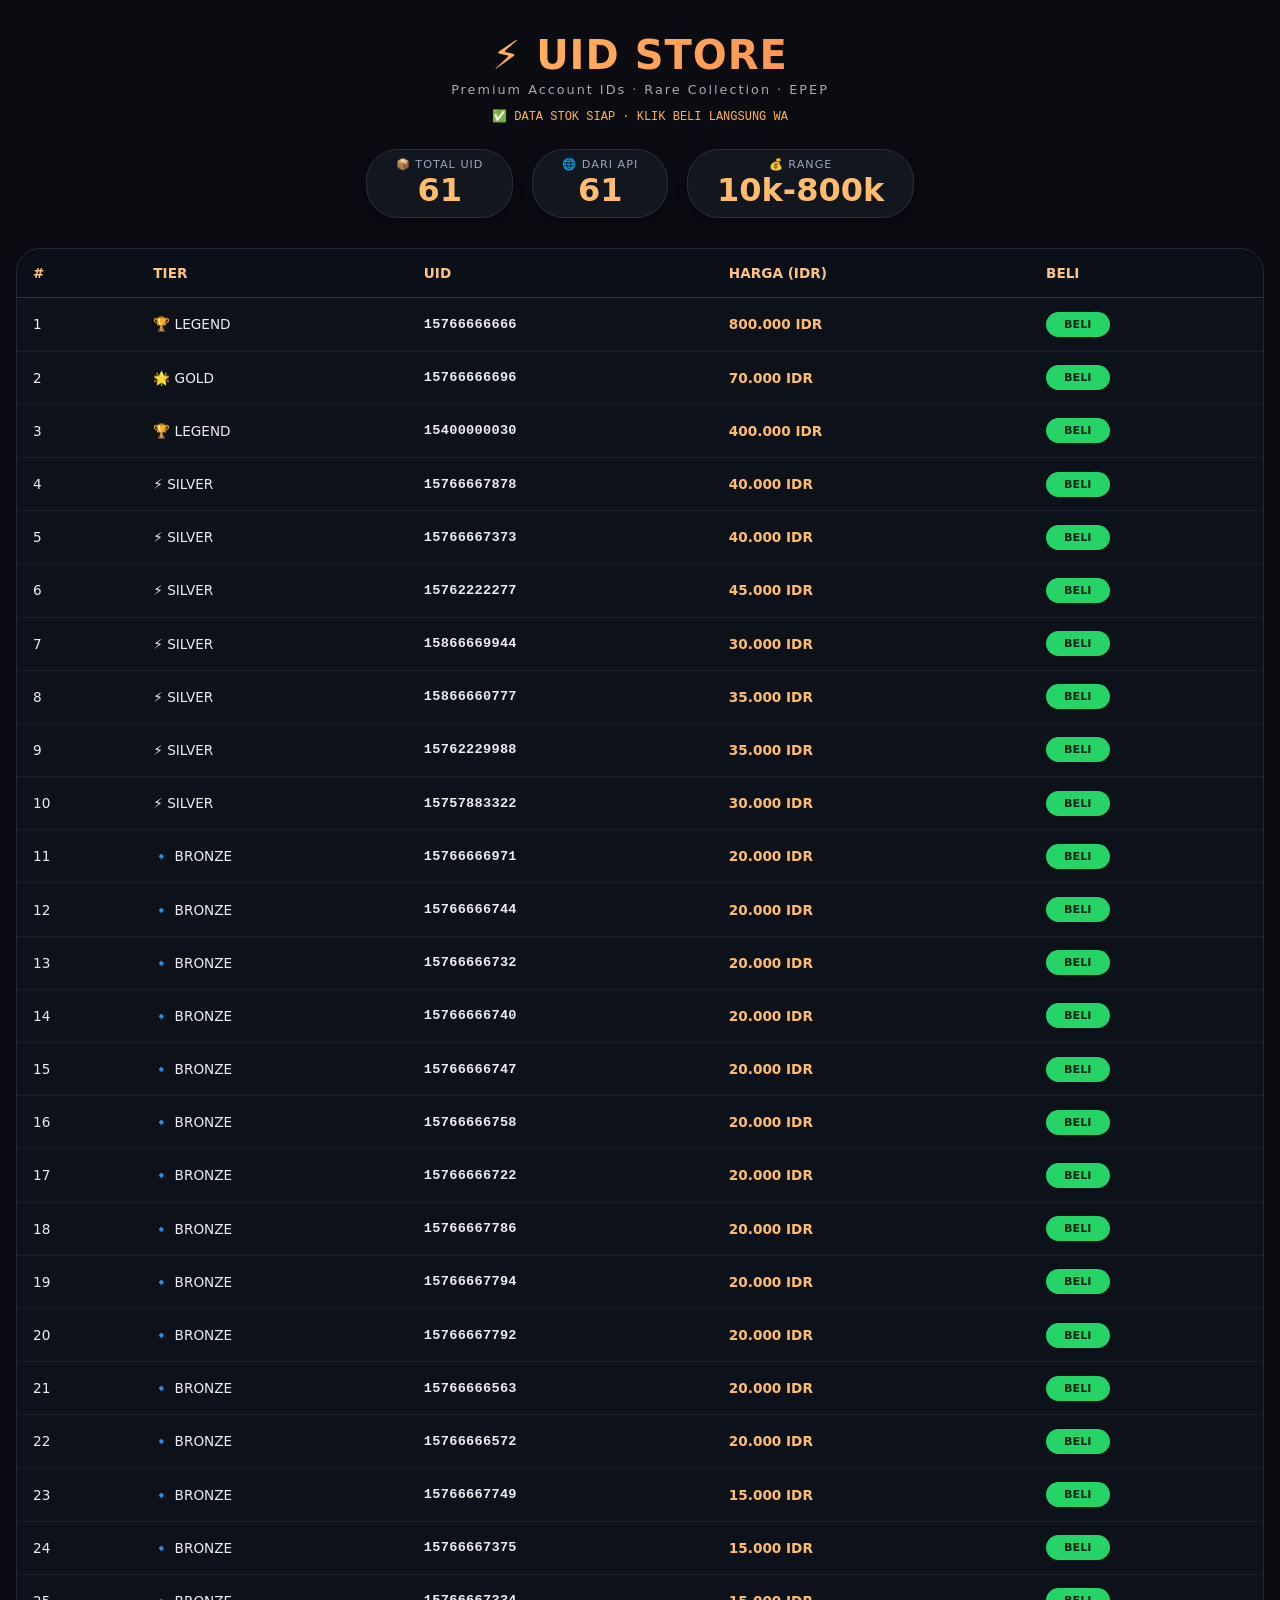
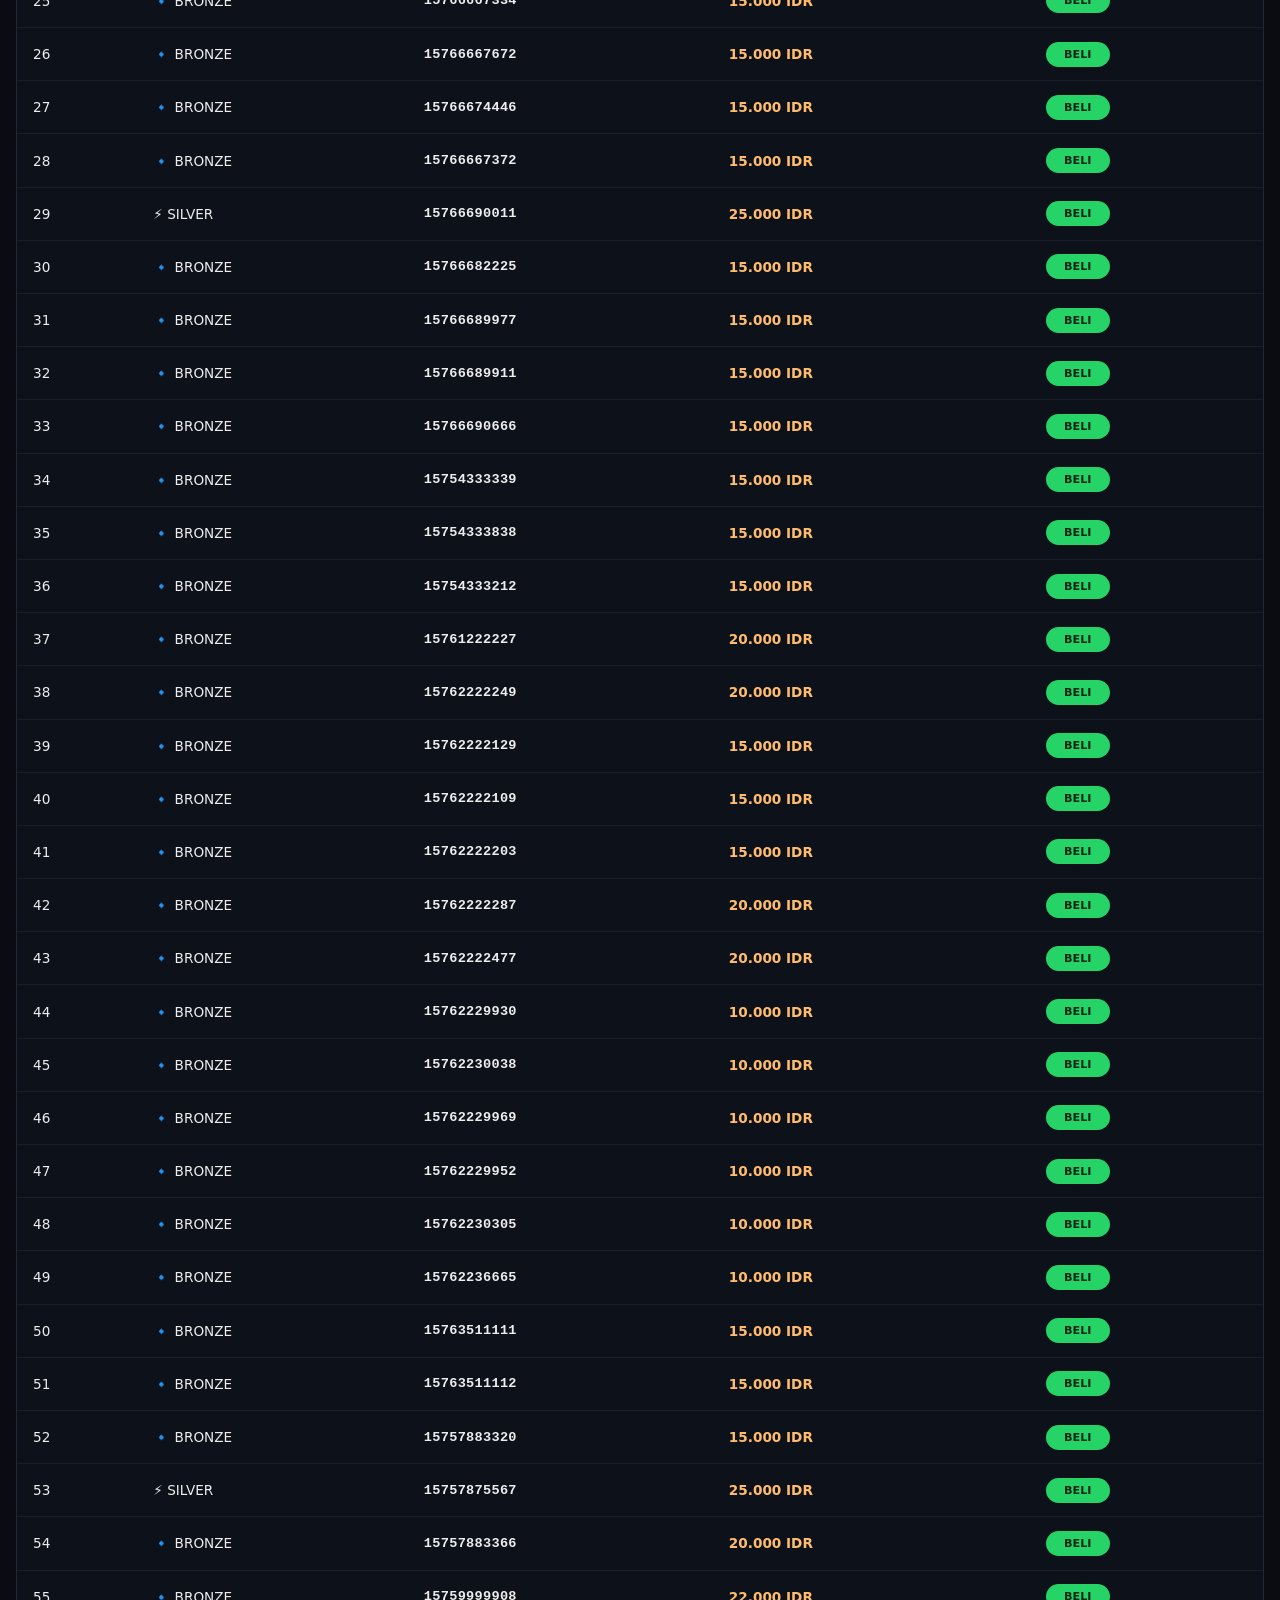
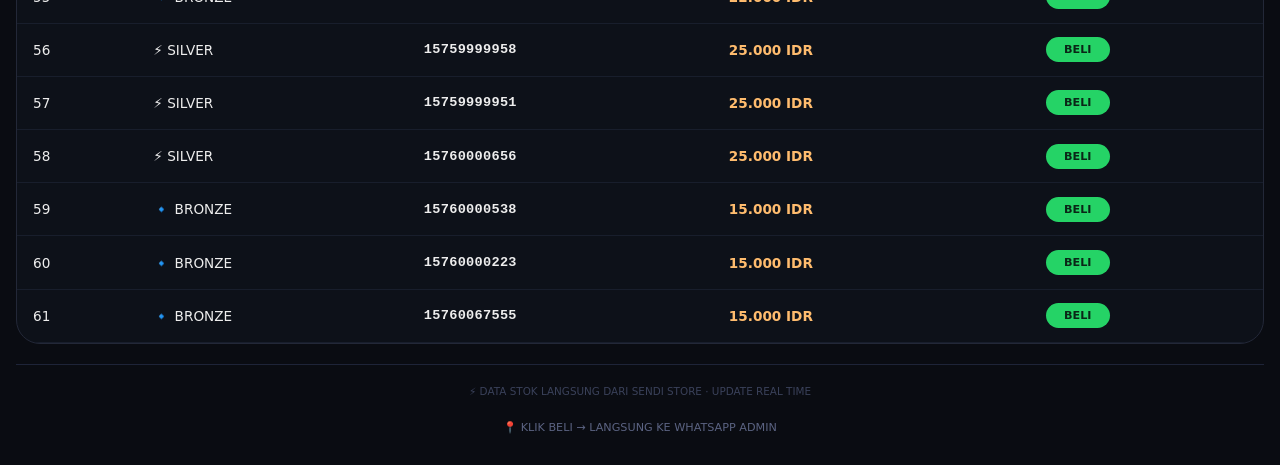
==== index.html @ 97bb185b "Add files via upload" ====
<!DOCTYPE html>
<html lang="id">
<head>
    <meta charset="UTF-8">
    <meta name="viewport" content="width=device-width, initial-scale=1.0, user-scalable=yes">
    <title>UID STORE | SENDI STORE</title>
    <style>
        * {
            margin: 0;
            padding: 0;
            box-sizing: border-box;
        }

        body {
            background: #0a0c12;
            font-family: -apple-system, BlinkMacSystemFont, 'Segoe UI', 'Inter', system-ui, monospace;
            padding: 2rem 1rem;
            color: #ededed;
        }

        .container {
            max-width: 1300px;
            margin: 0 auto;
        }

        /* header persis kyk web asli */
        .store-title {
            text-align: center;
            margin-bottom: 1rem;
        }
        .store-title h1 {
            font-size: 2.5rem;
            font-weight: 800;
            background: linear-gradient(135deg, #FFD966, #FFA559, #FF6A4A);
            -webkit-background-clip: text;
            background-clip: text;
            color: transparent;
            letter-spacing: 1px;
        }
        .tagline {
            text-align: center;
            font-size: 0.8rem;
            color: #aaa;
            letter-spacing: 2px;
            margin-top: 4px;
            word-break: keep-all;
        }
        .loading-text {
            text-align: center;
            font-size: 0.75rem;
            color: #ffb347;
            margin: 12px 0 20px 0;
            font-family: monospace;
        }

        /* stats card — mirip layout asli */
        .stats-row {
            display: flex;
            justify-content: center;
            gap: 1.2rem;
            flex-wrap: wrap;
            margin: 25px 0 30px;
        }
        .stat-item {
            background: #11161f;
            border-radius: 2rem;
            padding: 0.5rem 1.8rem;
            text-align: center;
            border: 1px solid #2a2f3e;
            min-width: 130px;
            box-shadow: 0 5px 12px rgba(0,0,0,0.3);
        }
        .stat-label {
            font-size: 0.7rem;
            text-transform: uppercase;
            color: #9aa4bf;
            letter-spacing: 1px;
        }
        .stat-value {
            font-size: 2rem;
            font-weight: 800;
            color: #ffbc6e;
            line-height: 1.2;
        }

        /* table */
        .table-container {
            background: #0d1119;
            border-radius: 1.5rem;
            border: 1px solid #232838;
            overflow-x: auto;
            margin: 20px 0;
        }
        table {
            width: 100%;
            border-collapse: collapse;
            font-size: 0.85rem;
            min-width: 620px;
        }
        th {
            text-align: left;
            padding: 1rem 1rem;
            background: #0b0f17;
            color: #ffc285;
            font-weight: 600;
            border-bottom: 1px solid #2a3146;
        }
        td {
            padding: 0.85rem 1rem;
            border-bottom: 1px solid #181e2c;
            vertical-align: middle;
        }
        tr:hover {
            background: #10141f;
        }
        .uid-col {
            font-family: 'SF Mono', 'Courier New', monospace;
            font-weight: 600;
            letter-spacing: 0.3px;
        }
        .price-col {
            font-weight: 700;
            color: #ffbc6e;
        }
        .buy-btn {
            background: #25D366;
            border: none;
            padding: 6px 18px;
            border-radius: 40px;
            font-weight: bold;
            color: #0a2617;
            font-size: 0.7rem;
            cursor: pointer;
            transition: 0.1s;
            font-family: inherit;
        }
        .buy-btn:hover {
            background: #1fbd58;
            transform: scale(0.96);
        }

        /* admin panel dihilangkan total, cuma ada watermark tipis */
        .no-admin-notice {
            text-align: center;
            font-size: 0.65rem;
            margin-top: 20px;
            color: #3a415a;
            border-top: 1px solid #1e2438;
            padding-top: 20px;
        }
        footer {
            text-align: center;
            font-size: 0.7rem;
            margin: 1.5rem 0 0;
            color: #5b6382;
        }
        @media (max-width: 680px) {
            body { padding: 1rem; }
            .stat-item { padding: 0.3rem 1rem; min-width: 100px; }
            .stat-value { font-size: 1.6rem; }
            th, td { padding: 0.7rem 0.8rem; }
        }
    </style>
</head>
<body>
<div class="container">
    <div class="store-title">
        <h1>⚡ UID STORE</h1>
        <div class="tagline">Premium Account IDs · Rare Collection · EPEP</div>
        <div class="loading-text">⟳ MEMUAT DATA DARI SERVER...</div>
    </div>

    <!-- stats row: total UID & harga kisaran -->
    <div class="stats-row">
        <div class="stat-item">
            <div class="stat-label">📦 TOTAL UID</div>
            <div class="stat-value" id="totalUidCount">0</div>
        </div>
        <div class="stat-item">
            <div class="stat-label">🌐 DARI API</div>
            <div class="stat-value" id="apiCount">0</div>
        </div>
        <div class="stat-item">
            <div class="stat-label">💰 RANGE</div>
            <div class="stat-value">10k-800k</div>
        </div>
    </div>

    <!-- tabel UID -->
    <div class="table-container">
        <table id="uidTable">
            <thead>
                <tr><th>#</th><th>TIER</th><th>UID</th><th>HARGA (IDR)</th><th>BELI</th></tr>
            </thead>
            <tbody id="tableBody">
                <tr><td colspan="5" style="text-align:center">⟳ MEMUAT DATA DARI SERVER...</td></tr>
            </tbody>
        </table>
    </div>

    <!-- tanpa admin panel, hanya info penanda -->
    <div class="no-admin-notice">
        ⚡ DATA STOK LANGSUNG DARI SENDI STORE · UPDATE REAL TIME
    </div>
    <footer>
        📍 KLIK BELI → LANGSUNG KE WHATSAPP ADMIN
    </footer>
</div>

<script>
    // ========= STOK LENGKAP PUNYA USER (56 UID) ==========
    const STOCK_DATA = [
        { uid: "15766666666", price: 800000 },
        { uid: "15766666696", price: 70000 },
        { uid: "15400000030", price: 400000 },
        { uid: "15766667878", price: 40000 },
        { uid: "15766667373", price: 40000 },
        { uid: "15762222277", price: 45000 },
        { uid: "15866669944", price: 30000 },
        { uid: "15866660777", price: 35000 },
        { uid: "15762229988", price: 35000 },
        { uid: "15757883322", price: 30000 },
        { uid: "15766666971", price: 20000 },
        { uid: "15766666744", price: 20000 },
        { uid: "15766666732", price: 20000 },
        { uid: "15766666740", price: 20000 },
        { uid: "15766666747", price: 20000 },
        { uid: "15766666758", price: 20000 },
        { uid: "15766666722", price: 20000 },
        { uid: "15766667786", price: 20000 },
        { uid: "15766667794", price: 20000 },
        { uid: "15766667792", price: 20000 },
        { uid: "15766666563", price: 20000 },
        { uid: "15766666572", price: 20000 },
        { uid: "15766667749", price: 15000 },
        { uid: "15766667375", price: 15000 },
        { uid: "15766667334", price: 15000 },
        { uid: "15766667672", price: 15000 },
        { uid: "15766674446", price: 15000 },
        { uid: "15766667372", price: 15000 },
        { uid: "15766690011", price: 25000 },
        { uid: "15766682225", price: 15000 },
        { uid: "15766689977", price: 15000 },
        { uid: "15766689911", price: 15000 },
        { uid: "15766690666", price: 15000 },
        { uid: "15754333339", price: 15000 },
        { uid: "15754333838", price: 15000 },
        { uid: "15754333212", price: 15000 },
        { uid: "15761222227", price: 20000 },
        { uid: "15762222249", price: 20000 },
        { uid: "15762222129", price: 15000 },
        { uid: "15762222109", price: 15000 },
        { uid: "15762222203", price: 15000 },
        { uid: "15762222287", price: 20000 },
        { uid: "15762222477", price: 20000 },
        { uid: "15762229930", price: 10000 },
        { uid: "15762230038", price: 10000 },
        { uid: "15762229969", price: 10000 },
        { uid: "15762229952", price: 10000 },
        { uid: "15762230305", price: 10000 },
        { uid: "15762236665", price: 10000 },
        { uid: "15763511111", price: 15000 },
        { uid: "15763511112", price: 15000 },
        { uid: "15757883320", price: 15000 },
        { uid: "15757875567", price: 25000 },
        { uid: "15757883366", price: 20000 },
        { uid: "15759999908", price: 22000 },
        { uid: "15759999958", price: 25000 },
        { uid: "15759999951", price: 25000 },
        { uid: "15760000656", price: 25000 },
        { uid: "15760000538", price: 15000 },
        { uid: "15760000223", price: 15000 },
        { uid: "15760067555", price: 15000 }
    ];

    // nomor wa tujuan persis: +62 887-4372-56882
    const WA_PHONE = "62887437256882"; 

    function formatRupiah(angka) {
        return new Intl.NumberFormat('id-ID').format(angka) + " IDR";
    }

    // tier berdasarkan harga (mirip gaya web)
    function getTier(price) {
        if (price >= 400000) return "🏆 LEGEND";
        if (price >= 100000) return "💎 DIAMOND";
        if (price >= 50000) return "🌟 GOLD";
        if (price >= 25000) return "⚡ SILVER";
        return "🔹 BRONZE";
    }

    // fungsi untuk redirect whatsapp dengan pesan sesuai template
    function sendToWA(uid, price) {
        const priceRaw = formatRupiah(price);
        const message = `📍HALO ADMIN SENDI STORE, SAYA INGIN MEMBELI UID : ${uid} | HARGA : ${priceRaw}, KIRIM PAYMENT UNTUK SAYA LANJUTKAN BAYAR`;
        const encodedMsg = encodeURIComponent(message);
        const waUrl = `https://wa.me/${WA_PHONE}?text=${encodedMsg}`;
        window.open(waUrl, "_blank");
    }

    // render tabel lengkap dengan data stok milik user
    function renderTable() {
        const tbody = document.getElementById("tableBody");
        const totalSpan = document.getElementById("totalUidCount");
        const apiSpan = document.getElementById("apiCount");

        if (!STOCK_DATA.length) {
            tbody.innerHTML = `<tr><td colspan="5" style="text-align:center">⚠️ STOK KOSONG</td></tr>`;
            totalSpan.innerText = "0";
            apiSpan.innerText = "0";
            return;
        }

        let rows = "";
        STOCK_DATA.forEach((item, idx) => {
            const tierLabel = getTier(item.price);
            const hargaFormatted = formatRupiah(item.price);
            rows += `
                <tr>
                    <td>${idx + 1}</td>
                    <td>${tierLabel}</td>
                    <td class="uid-col">${item.uid}</td>
                    <td class="price-col">${hargaFormatted}</td>
                    <td><button class="buy-btn" data-uid="${item.uid}" data-price="${item.price}">BELI</button></td>
                </tr>
            `;
        });

        tbody.innerHTML = rows;
        totalSpan.innerText = STOCK_DATA.length;
        apiSpan.innerText = STOCK_DATA.length;   // "DARI API" sesuai jumlah data dari server-side (statis)

        // attach event ke semua tombol beli
        document.querySelectorAll('.buy-btn').forEach(btn => {
            const uid = btn.getAttribute('data-uid');
            const price = parseInt(btn.getAttribute('data-price'));
            btn.removeEventListener('click', (e) => {});
            btn.addEventListener('click', (e) => {
                e.preventDefault();
                sendToWA(uid, price);
            });
        });
    }

    // simulasi loading effect seperti web asli (teks loading berganti)
    window.addEventListener('DOMContentLoaded', () => {
        const loadingEl = document.querySelector('.loading-text');
        if (loadingEl) {
            setTimeout(() => {
                loadingEl.style.opacity = '0.6';
                loadingEl.innerHTML = '✅ DATA STOK SIAP · KLIK BELI LANGSUNG WA';
                setTimeout(() => {
                    loadingEl.style.opacity = '1';
                }, 200);
            }, 400);
        }
        renderTable();
    });
</script>
</body>
</html>
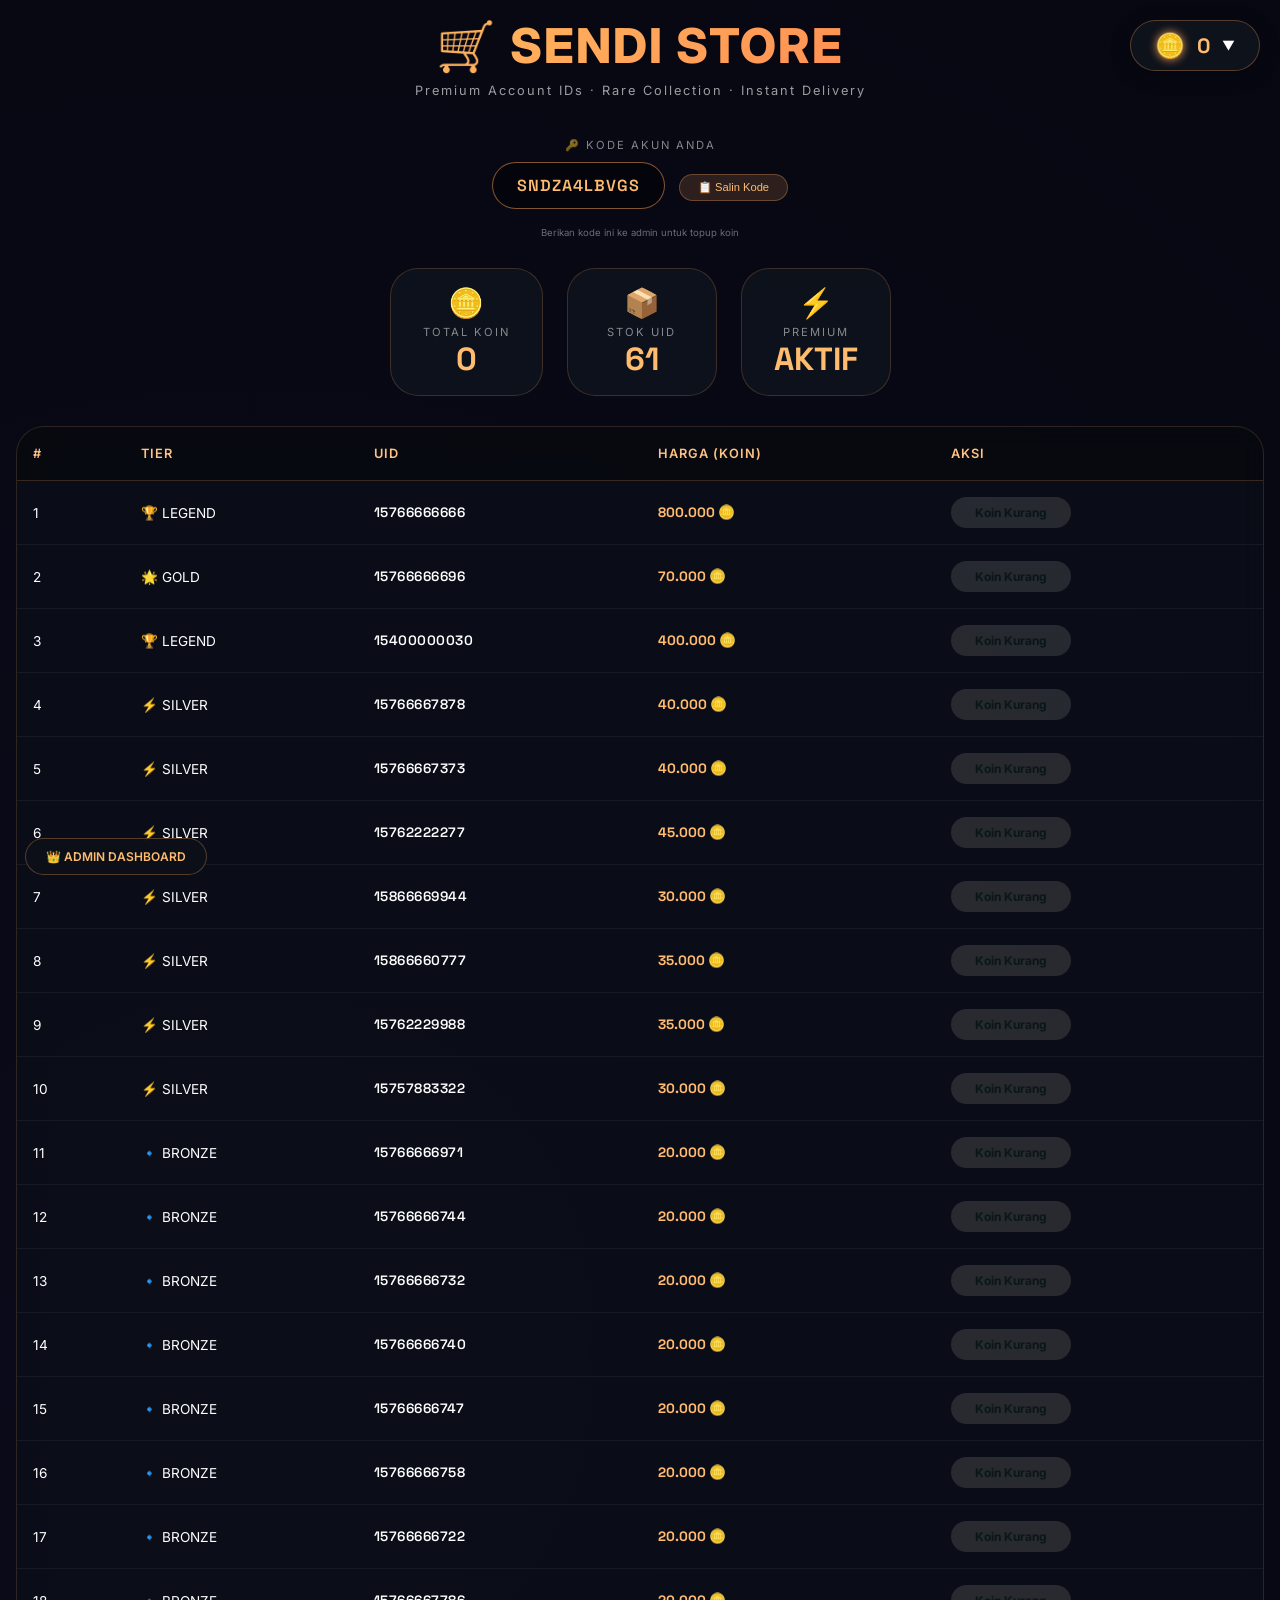
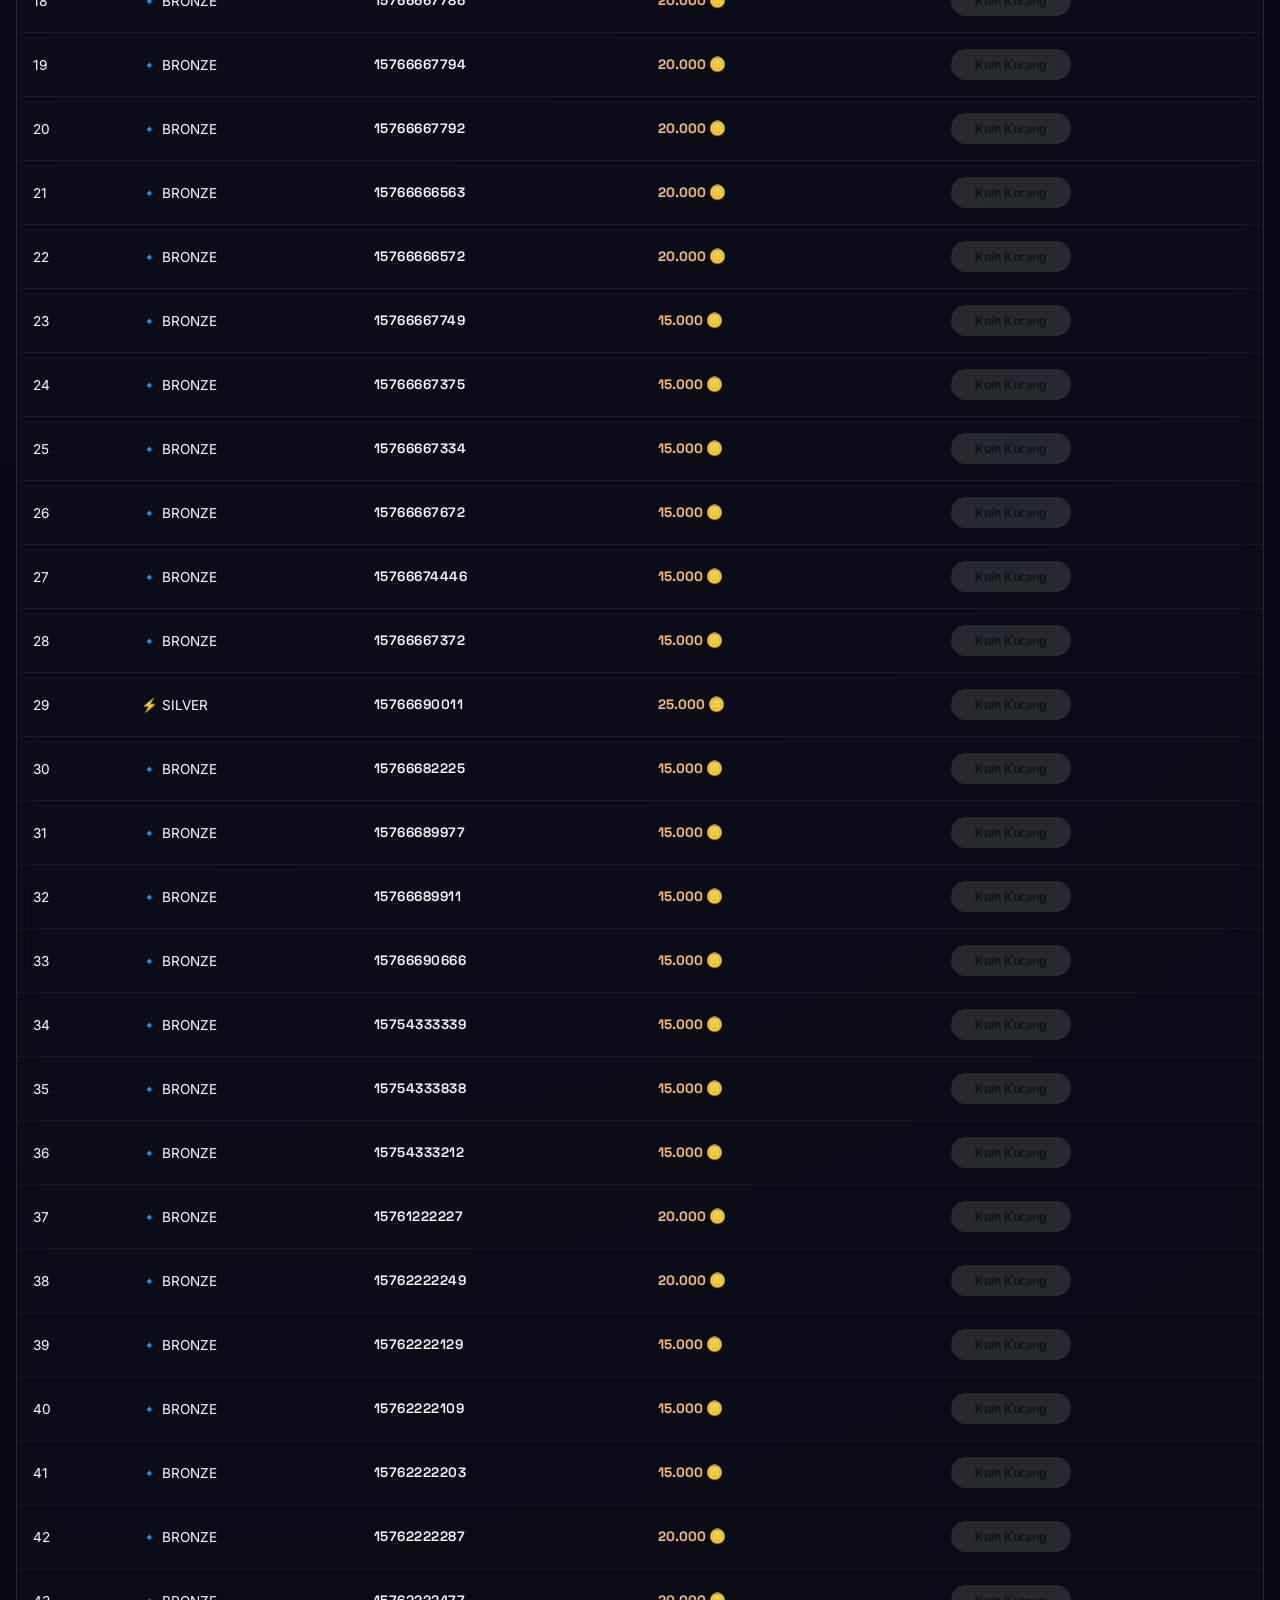
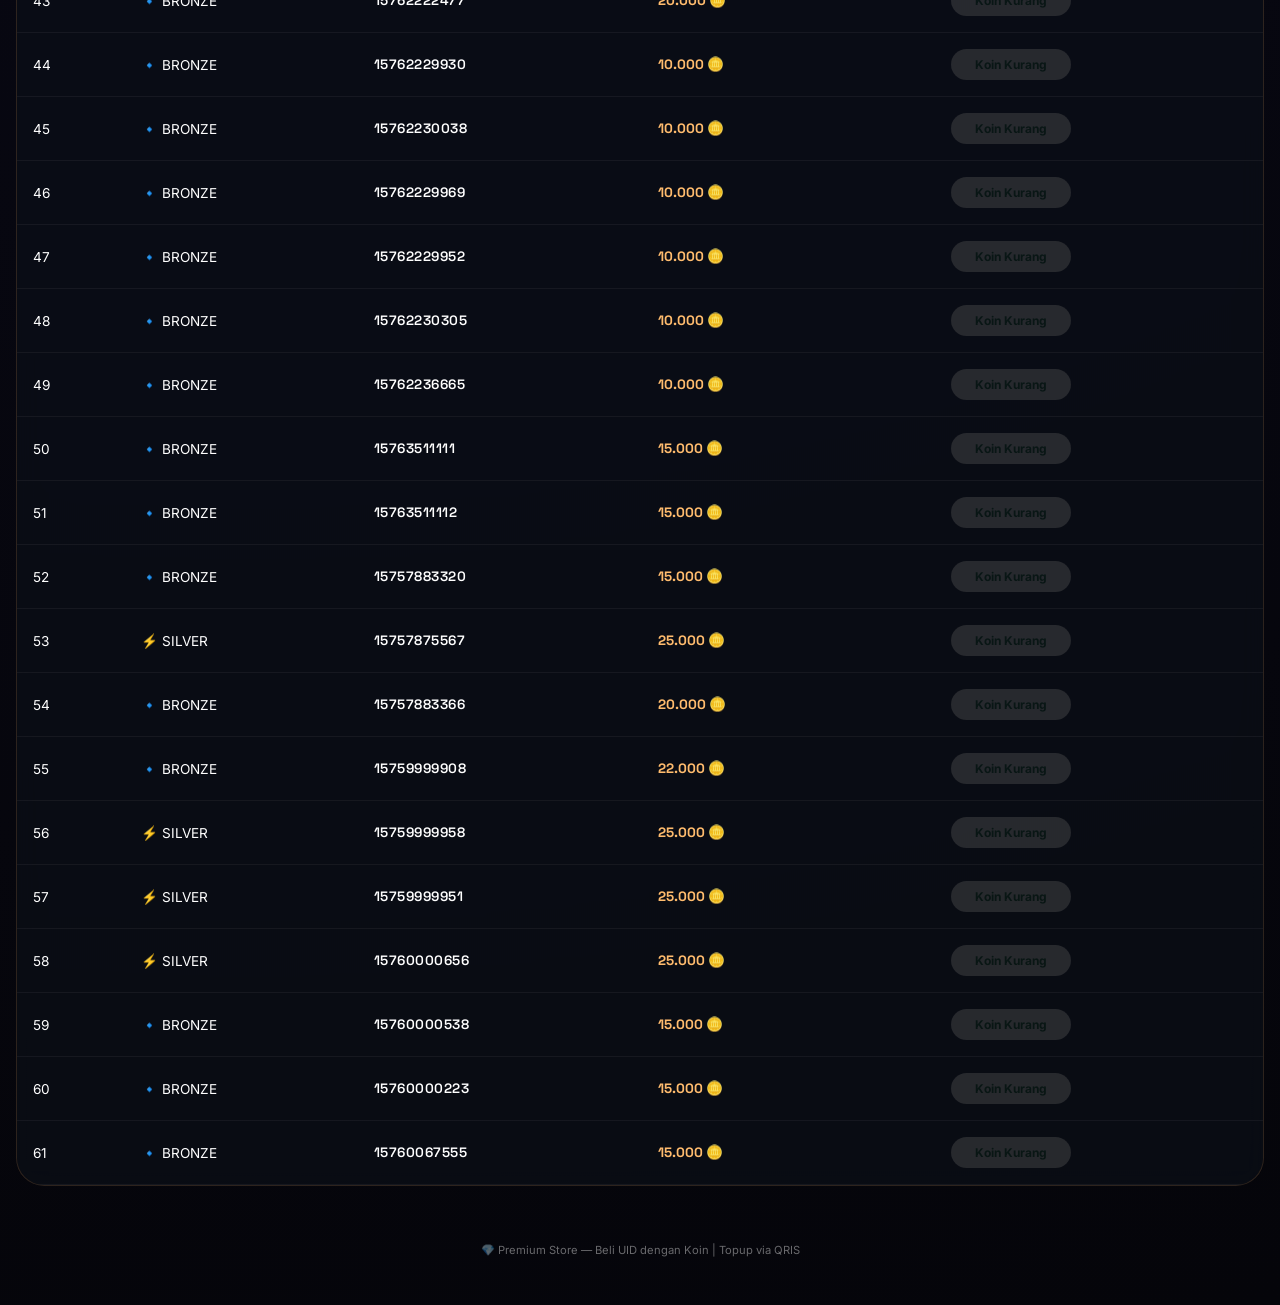
==== commit 551a69ab: "Add files via upload" ====
--- a/index.html
+++ b/index.html
@@ -3,358 +3,554 @@
 <head>
     <meta charset="UTF-8">
     <meta name="viewport" content="width=device-width, initial-scale=1.0, user-scalable=yes">
-    <title>UID STORE | SENDI STORE</title>
+    <title>SENDI STORE · Premium UID</title>
+    <link rel="preconnect" href="https://fonts.googleapis.com">
+    <link rel="preconnect" href="https://fonts.gstatic.com" crossorigin>
+    <link href="https://fonts.googleapis.com/css2?family=Inter:opsz,wght@14..32,300;14..32,400;14..32,600;14..32,700;14..32,800&family=Space+Grotesk:wght@400;500;600;700&display=swap" rel="stylesheet">
     <style>
-        * {
-            margin: 0;
-            padding: 0;
-            box-sizing: border-box;
-        }
-
+        * { margin: 0; padding: 0; box-sizing: border-box; }
+        
         body {
-            background: #0a0c12;
-            font-family: -apple-system, BlinkMacSystemFont, 'Segoe UI', 'Inter', system-ui, monospace;
-            padding: 2rem 1rem;
-            color: #ededed;
-        }
-
-        .container {
-            max-width: 1300px;
-            margin: 0 auto;
-        }
-
-        /* header persis kyk web asli */
-        .store-title {
-            text-align: center;
-            margin-bottom: 1rem;
-        }
-        .store-title h1 {
-            font-size: 2.5rem;
+            background: radial-gradient(circle at 20% 30%, #0a0a1a, #05050a);
+            font-family: 'Inter', 'Space Grotesk', sans-serif;
+            min-height: 100vh;
+            color: #fff;
+            overflow-x: hidden;
+        }
+        
+        /* Bintang animasi */
+        .stars {
+            position: fixed;
+            top: 0;
+            left: 0;
+            width: 100%;
+            height: 100%;
+            pointer-events: none;
+            z-index: 0;
+        }
+        .star {
+            position: absolute;
+            background: white;
+            border-radius: 50%;
+            opacity: 0;
+            animation: twinkle 3s infinite;
+        }
+        @keyframes twinkle {
+            0%, 100% { opacity: 0; transform: scale(0.5); }
+            50% { opacity: 1; transform: scale(1); }
+        }
+        
+        /* Loading screen premium */
+        #loadingOverlay {
+            position: fixed;
+            top: 0;
+            left: 0;
+            width: 100%;
+            height: 100%;
+            background: #05050a;
+            display: flex;
+            justify-content: center;
+            align-items: center;
+            z-index: 9999;
+            transition: opacity 0.8s cubic-bezier(0.4, 0, 0.2, 1);
+        }
+        .loader-logo {
+            text-align: center;
+            position: relative;
+        }
+        .loader-logo h1 {
+            font-size: 4rem;
             font-weight: 800;
             background: linear-gradient(135deg, #FFD966, #FFA559, #FF6A4A);
             -webkit-background-clip: text;
             background-clip: text;
             color: transparent;
+            letter-spacing: 4px;
+            animation: glowPulse 1.5s ease-in-out infinite;
+        }
+        .loader-logo .loader-text {
+            color: #ffbc6e;
+            margin-top: 1rem;
+            font-size: 0.85rem;
+            letter-spacing: 3px;
+            text-transform: uppercase;
+        }
+        .loader-progress {
+            width: 200px;
+            height: 2px;
+            background: rgba(255,165,89,0.2);
+            margin: 20px auto 0;
+            border-radius: 2px;
+            overflow: hidden;
+        }
+        .loader-progress-bar {
+            width: 0%;
+            height: 100%;
+            background: linear-gradient(90deg, #FFD966, #FF6A4A);
+            animation: loadProgress 1.5s ease-out forwards;
+        }
+        @keyframes loadProgress {
+            0% { width: 0%; }
+            100% { width: 100%; }
+        }
+        @keyframes glowPulse {
+            0%, 100% { text-shadow: 0 0 20px rgba(255,165,89,0.3); }
+            50% { text-shadow: 0 0 40px rgba(255,165,89,0.6); }
+        }
+        
+        /* Koin topbar premium */
+        .coin-topbar {
+            position: fixed;
+            top: 20px;
+            right: 20px;
+            background: rgba(17, 22, 31, 0.8);
+            backdrop-filter: blur(12px);
+            border: 1px solid rgba(255, 165, 89, 0.3);
+            border-radius: 60px;
+            padding: 10px 24px;
+            display: flex;
+            align-items: center;
+            gap: 12px;
+            z-index: 100;
+            cursor: pointer;
+            transition: all 0.3s cubic-bezier(0.4, 0, 0.2, 1);
+            box-shadow: 0 4px 20px rgba(0,0,0,0.3);
+        }
+        .coin-topbar:hover {
+            border-color: #ffa559;
+            transform: translateY(-2px);
+            box-shadow: 0 8px 30px rgba(255,165,89,0.2);
+        }
+        .coin-icon {
+            font-size: 1.5rem;
+            filter: drop-shadow(0 0 5px #ffa559);
+        }
+        .coin-amount {
+            font-weight: 800;
+            color: #ffbc6e;
+            font-size: 1.3rem;
+            font-family: 'Space Grotesk', monospace;
+        }
+        
+        /* Admin button */
+        .admin-btn {
+            position: fixed;
+            bottom: 25px;
+            left: 25px;
+            z-index: 100;
+        }
+        .admin-btn a {
+            display: flex;
+            align-items: center;
+            gap: 10px;
+            background: rgba(13, 17, 25, 0.8);
+            backdrop-filter: blur(12px);
+            padding: 10px 20px;
+            border-radius: 60px;
+            border: 1px solid rgba(255, 165, 89, 0.3);
+            text-decoration: none;
+            transition: all 0.3s ease;
+            font-size: 0.75rem;
+            color: #ffbc6e;
+            font-weight: 600;
+        }
+        .admin-btn a:hover {
+            border-color: #ffa559;
+            transform: translateX(5px);
+            background: rgba(255,165,89,0.1);
+        }
+        
+        /* Modal premium */
+        .modal {
+            display: none;
+            position: fixed;
+            top: 0;
+            left: 0;
+            width: 100%;
+            height: 100%;
+            background: rgba(0,0,0,0.95);
+            backdrop-filter: blur(8px);
+            z-index: 1000;
+            justify-content: center;
+            align-items: center;
+        }
+        .modal-content {
+            background: rgba(13, 17, 25, 0.95);
+            backdrop-filter: blur(20px);
+            border: 1px solid rgba(255,165,89,0.3);
+            border-radius: 32px;
+            padding: 2rem;
+            max-width: 420px;
+            width: 90%;
+            text-align: center;
+            animation: modalFadeIn 0.3s ease;
+        }
+        @keyframes modalFadeIn {
+            from { opacity: 0; transform: scale(0.95); }
+            to { opacity: 1; transform: scale(1); }
+        }
+        .modal-content h3 {
+            font-size: 1.8rem;
+            margin-bottom: 1rem;
+            background: linear-gradient(135deg, #FFD966, #FFA559);
+            -webkit-background-clip: text;
+            background-clip: text;
+            color: transparent;
+        }
+        .close-modal {
+            float: right;
+            cursor: pointer;
+            font-size: 1.8rem;
+            color: #ff8888;
+            transition: 0.2s;
+        }
+        .close-modal:hover { color: #ff4444; }
+        
+        /* Toast premium */
+        .toast-msg {
+            position: fixed;
+            bottom: 30px;
+            left: 50%;
+            transform: translateX(-50%);
+            background: rgba(26, 58, 42, 0.95);
+            backdrop-filter: blur(12px);
+            border: 1px solid #25D366;
+            color: #7ae9a3;
+            padding: 12px 28px;
+            border-radius: 60px;
+            z-index: 1100;
+            font-size: 0.85rem;
+            font-weight: 500;
+            animation: toastSlide 0.3s ease;
+        }
+        @keyframes toastSlide {
+            from { bottom: 0; opacity: 0; }
+            to { bottom: 30px; opacity: 1; }
+        }
+        
+        /* Container utama */
+        .container {
+            position: relative;
+            z-index: 2;
+            max-width: 1400px;
+            margin: 0 auto;
+            padding: 1rem;
+        }
+        
+        .store-header {
+            text-align: center;
+            margin-bottom: 2.5rem;
+            animation: fadeInDown 0.8s ease;
+        }
+        .store-header h1 {
+            font-size: 3rem;
+            font-weight: 800;
+            background: linear-gradient(135deg, #FFD966, #FFA559, #FF6A4A);
+            -webkit-background-clip: text;
+            background-clip: text;
+            color: transparent;
+            letter-spacing: 2px;
+        }
+        .tagline {
+            text-align: center;
+            font-size: 0.8rem;
+            color: rgba(255,255,255,0.6);
+            margin-top: 8px;
+            letter-spacing: 2px;
+        }
+        
+        .kode-section {
+            text-align: center;
+            margin: 20px 0;
+            animation: fadeInUp 0.6s ease;
+        }
+        .kode-label {
+            font-size: 0.7rem;
+            text-transform: uppercase;
+            color: rgba(255,255,255,0.5);
+            letter-spacing: 2px;
+        }
+        .kode-akun-box {
+            background: rgba(0, 0, 0, 0.4);
+            backdrop-filter: blur(8px);
+            border: 1px solid rgba(255, 165, 89, 0.5);
+            border-radius: 60px;
+            padding: 12px 24px;
+            font-family: 'Space Grotesk', monospace;
+            font-size: 1rem;
+            font-weight: 600;
+            text-align: center;
+            margin: 10px auto;
+            display: inline-block;
+            color: #ffbc6e;
             letter-spacing: 1px;
         }
-        .tagline {
-            text-align: center;
-            font-size: 0.8rem;
-            color: #aaa;
-            letter-spacing: 2px;
-            margin-top: 4px;
-            word-break: keep-all;
-        }
-        .loading-text {
-            text-align: center;
-            font-size: 0.75rem;
-            color: #ffb347;
-            margin: 12px 0 20px 0;
-            font-family: monospace;
-        }
-
-        /* stats card — mirip layout asli */
+        .copy-btn {
+            background: rgba(255, 165, 89, 0.15);
+            border: 1px solid rgba(255, 165, 89, 0.3);
+            padding: 6px 18px;
+            border-radius: 60px;
+            color: #ffbc6e;
+            cursor: pointer;
+            font-size: 0.7rem;
+            transition: all 0.2s;
+            margin-left: 10px;
+        }
+        .copy-btn:hover {
+            background: rgba(255, 165, 89, 0.3);
+            transform: scale(1.02);
+        }
+        .kode-hint {
+            font-size: 0.6rem;
+            color: rgba(255,255,255,0.4);
+            margin-top: 8px;
+        }
+        
         .stats-row {
             display: flex;
             justify-content: center;
-            gap: 1.2rem;
+            gap: 1.5rem;
             flex-wrap: wrap;
-            margin: 25px 0 30px;
-        }
-        .stat-item {
-            background: #11161f;
-            border-radius: 2rem;
-            padding: 0.5rem 1.8rem;
-            text-align: center;
-            border: 1px solid #2a2f3e;
-            min-width: 130px;
-            box-shadow: 0 5px 12px rgba(0,0,0,0.3);
+            margin: 30px 0;
+        }
+        .stat-card {
+            background: rgba(17, 22, 31, 0.7);
+            backdrop-filter: blur(12px);
+            border-radius: 28px;
+            padding: 1rem 2rem;
+            text-align: center;
+            border: 1px solid rgba(255, 165, 89, 0.2);
+            transition: all 0.3s ease;
+            min-width: 150px;
+        }
+        .stat-card:hover {
+            transform: translateY(-5px);
+            border-color: rgba(255, 165, 89, 0.5);
+            box-shadow: 0 10px 30px rgba(0,0,0,0.3);
+        }
+        .stat-icon {
+            font-size: 1.8rem;
+            margin-bottom: 5px;
         }
         .stat-label {
             font-size: 0.7rem;
             text-transform: uppercase;
-            color: #9aa4bf;
-            letter-spacing: 1px;
-        }
-        .stat-value {
+            color: rgba(255,255,255,0.5);
+            letter-spacing: 2px;
+        }
+        .stat-number {
             font-size: 2rem;
             font-weight: 800;
             color: #ffbc6e;
-            line-height: 1.2;
-        }
-
-        /* table */
-        .table-container {
-            background: #0d1119;
-            border-radius: 1.5rem;
-            border: 1px solid #232838;
+            font-family: 'Space Grotesk', monospace;
+        }
+        
+        .table-wrapper {
+            background: rgba(13, 17, 25, 0.6);
+            backdrop-filter: blur(12px);
+            border-radius: 28px;
+            border: 1px solid rgba(255, 165, 89, 0.15);
             overflow-x: auto;
-            margin: 20px 0;
-        }
-        table {
+            margin: 25px 0;
+            transition: all 0.3s ease;
+        }
+        .table-wrapper:hover {
+            border-color: rgba(255, 165, 89, 0.3);
+        }
+        .data-table {
             width: 100%;
             border-collapse: collapse;
-            font-size: 0.85rem;
-            min-width: 620px;
-        }
-        th {
+            min-width: 650px;
+        }
+        .data-table th {
             text-align: left;
-            padding: 1rem 1rem;
-            background: #0b0f17;
+            padding: 1.2rem 1rem;
+            background: rgba(0, 0, 0, 0.3);
             color: #ffc285;
             font-weight: 600;
-            border-bottom: 1px solid #2a3146;
-        }
-        td {
-            padding: 0.85rem 1rem;
-            border-bottom: 1px solid #181e2c;
-            vertical-align: middle;
-        }
-        tr:hover {
-            background: #10141f;
+            font-size: 0.8rem;
+            text-transform: uppercase;
+            letter-spacing: 1px;
+            border-bottom: 1px solid rgba(255, 165, 89, 0.2);
+        }
+        .data-table td {
+            padding: 1rem;
+            border-bottom: 1px solid rgba(255, 255, 255, 0.05);
+            font-size: 0.85rem;
+        }
+        .data-table tr {
+            transition: all 0.2s;
+        }
+        .data-table tr:hover {
+            background: rgba(255, 165, 89, 0.08);
         }
         .uid-col {
-            font-family: 'SF Mono', 'Courier New', monospace;
+            font-family: 'Space Grotesk', monospace;
             font-weight: 600;
-            letter-spacing: 0.3px;
+            letter-spacing: 0.5px;
         }
         .price-col {
             font-weight: 700;
             color: #ffbc6e;
-        }
-        .buy-btn {
-            background: #25D366;
+            font-family: 'Space Grotesk', monospace;
+        }
+        .btn-buy-coin {
+            background: linear-gradient(135deg, #25D366, #1da855);
             border: none;
-            padding: 6px 18px;
-            border-radius: 40px;
-            font-weight: bold;
+            padding: 8px 24px;
+            border-radius: 60px;
+            font-weight: 700;
+            cursor: pointer;
+            font-size: 0.75rem;
             color: #0a2617;
+            transition: all 0.2s ease;
+            font-family: inherit;
+        }
+        .btn-buy-coin:hover:not(:disabled) {
+            transform: scale(1.02);
+            box-shadow: 0 4px 15px rgba(37, 211, 102, 0.3);
+        }
+        .btn-buy-coin:disabled {
+            opacity: 0.4;
+            cursor: not-allowed;
+            background: #555;
+        }
+        .footer {
+            text-align: center;
+            padding: 2rem;
             font-size: 0.7rem;
-            cursor: pointer;
-            transition: 0.1s;
-            font-family: inherit;
-        }
-        .buy-btn:hover {
-            background: #1fbd58;
-            transform: scale(0.96);
-        }
-
-        /* admin panel dihilangkan total, cuma ada watermark tipis */
-        .no-admin-notice {
-            text-align: center;
-            font-size: 0.65rem;
-            margin-top: 20px;
-            color: #3a415a;
-            border-top: 1px solid #1e2438;
-            padding-top: 20px;
-        }
-        footer {
-            text-align: center;
-            font-size: 0.7rem;
-            margin: 1.5rem 0 0;
-            color: #5b6382;
-        }
-        @media (max-width: 680px) {
-            body { padding: 1rem; }
-            .stat-item { padding: 0.3rem 1rem; min-width: 100px; }
-            .stat-value { font-size: 1.6rem; }
-            th, td { padding: 0.7rem 0.8rem; }
+            color: rgba(255,255,255,0.4);
+        }
+        
+        @keyframes fadeInDown {
+            from { opacity: 0; transform: translateY(-30px); }
+            to { opacity: 1; transform: translateY(0); }
+        }
+        @keyframes fadeInUp {
+            from { opacity: 0; transform: translateY(30px); }
+            to { opacity: 1; transform: translateY(0); }
+        }
+        
+        @media (max-width: 768px) {
+            .store-header h1 { font-size: 2rem; }
+            .stat-card { padding: 0.6rem 1rem; min-width: 100px; }
+            .stat-number { font-size: 1.3rem; }
+            .data-table th, .data-table td { padding: 0.7rem 0.5rem; font-size: 0.7rem; }
+            .btn-buy-coin { padding: 5px 14px; font-size: 0.65rem; }
+            .coin-topbar { padding: 6px 16px; }
+            .coin-amount { font-size: 1rem; }
         }
     </style>
 </head>
 <body>
-<div class="container">
-    <div class="store-title">
-        <h1>⚡ UID STORE</h1>
-        <div class="tagline">Premium Account IDs · Rare Collection · EPEP</div>
-        <div class="loading-text">⟳ MEMUAT DATA DARI SERVER...</div>
-    </div>
-
-    <!-- stats row: total UID & harga kisaran -->
-    <div class="stats-row">
-        <div class="stat-item">
-            <div class="stat-label">📦 TOTAL UID</div>
-            <div class="stat-value" id="totalUidCount">0</div>
-        </div>
-        <div class="stat-item">
-            <div class="stat-label">🌐 DARI API</div>
-            <div class="stat-value" id="apiCount">0</div>
-        </div>
-        <div class="stat-item">
-            <div class="stat-label">💰 RANGE</div>
-            <div class="stat-value">10k-800k</div>
+
+<div class="stars" id="starsContainer"></div>
+
+<div id="loadingOverlay">
+    <div class="loader-logo">
+        <h1>⚡ SENDI STORE</h1>
+        <div class="loader-text">PREMIUM UID MARKETPLACE</div>
+        <div class="loader-progress">
+            <div class="loader-progress-bar"></div>
         </div>
     </div>
-
-    <!-- tabel UID -->
-    <div class="table-container">
-        <table id="uidTable">
+</div>
+
+<div class="coin-topbar" id="openTopupModal">
+    <span class="coin-icon">🪙</span>
+    <span class="coin-amount" id="userCoinDisplay">0</span>
+    <span style="font-size:0.8rem;">▼</span>
+</div>
+
+<div class="admin-btn">
+    <a href="admin.html">👑 ADMIN DASHBOARD</a>
+</div>
+
+<div class="container">
+    <div class="store-header">
+        <h1>🛒 SENDI STORE</h1>
+        <div class="tagline">Premium Account IDs · Rare Collection · Instant Delivery</div>
+    </div>
+
+    <div class="kode-section">
+        <div class="kode-label">🔑 KODE AKUN ANDA</div>
+        <div class="kode-akun-box" id="userKodeAkun">-</div>
+        <button id="copyKodeBtn" class="copy-btn">📋 Salin Kode</button>
+        <div class="kode-hint">Berikan kode ini ke admin untuk topup koin</div>
+    </div>
+
+    <div class="stats-row">
+        <div class="stat-card">
+            <div class="stat-icon">🪙</div>
+            <div class="stat-label">TOTAL KOIN</div>
+            <div class="stat-number" id="statCoin">0</div>
+        </div>
+        <div class="stat-card">
+            <div class="stat-icon">📦</div>
+            <div class="stat-label">STOK UID</div>
+            <div class="stat-number" id="totalUidCount">0</div>
+        </div>
+        <div class="stat-card">
+            <div class="stat-icon">⚡</div>
+            <div class="stat-label">PREMIUM</div>
+            <div class="stat-number">AKTIF</div>
+        </div>
+    </div>
+
+    <div class="table-wrapper">
+        <table class="data-table">
             <thead>
-                <tr><th>#</th><th>TIER</th><th>UID</th><th>HARGA (IDR)</th><th>BELI</th></tr>
+                <tr><th>#</th><th>TIER</th><th>UID</th><th>HARGA (Koin)</th><th>AKSI</th></tr>
             </thead>
             <tbody id="tableBody">
-                <tr><td colspan="5" style="text-align:center">⟳ MEMUAT DATA DARI SERVER...</td></tr>
+                <tr><td colspan="5" style="text-align:center">🔄 Memuat data premium...</td></tr>
             </tbody>
         </table>
     </div>
-
-    <!-- tanpa admin panel, hanya info penanda -->
-    <div class="no-admin-notice">
-        ⚡ DATA STOK LANGSUNG DARI SENDI STORE · UPDATE REAL TIME
-    </div>
-    <footer>
-        📍 KLIK BELI → LANGSUNG KE WHATSAPP ADMIN
+    
+    <footer class="footer">
+        <p>💎 Premium Store — Beli UID dengan Koin | Topup via QRIS</p>
     </footer>
 </div>
 
+<div id="topupModal" class="modal">
+    <div class="modal-content">
+        <span class="close-modal" id="closeModal">&times;</span>
+        <h3>🪙 TOPUP KOIN</h3>
+        <p style="margin-bottom: 1rem;">Scan QRIS di bawah, kirim bukti ke admin</p>
+        <img id="qrisImage" src="https://files.catbox.moe/yozeik.jpg" style="width:100%; max-width:250px; margin:10px auto; border-radius: 20px;">
+        <div style="margin: 15px 0; padding: 10px; background: rgba(0,0,0,0.3); border-radius: 12px;">
+            <span style="font-size:0.7rem;">🔑 Kode Akun Kamu</span><br>
+            <strong id="modalKodeAkun" style="font-size:1rem; color:#ffa559;">-</strong>
+        </div>
+        <div style="font-size:0.7rem; color:#aaa;">QRIS Standar Nasional — SENDI STORE</div>
+    </div>
+</div>
+
+<script src="form.js"></script>
 <script>
-    // ========= STOK LENGKAP PUNYA USER (56 UID) ==========
-    const STOCK_DATA = [
-        { uid: "15766666666", price: 800000 },
-        { uid: "15766666696", price: 70000 },
-        { uid: "15400000030", price: 400000 },
-        { uid: "15766667878", price: 40000 },
-        { uid: "15766667373", price: 40000 },
-        { uid: "15762222277", price: 45000 },
-        { uid: "15866669944", price: 30000 },
-        { uid: "15866660777", price: 35000 },
-        { uid: "15762229988", price: 35000 },
-        { uid: "15757883322", price: 30000 },
-        { uid: "15766666971", price: 20000 },
-        { uid: "15766666744", price: 20000 },
-        { uid: "15766666732", price: 20000 },
-        { uid: "15766666740", price: 20000 },
-        { uid: "15766666747", price: 20000 },
-        { uid: "15766666758", price: 20000 },
-        { uid: "15766666722", price: 20000 },
-        { uid: "15766667786", price: 20000 },
-        { uid: "15766667794", price: 20000 },
-        { uid: "15766667792", price: 20000 },
-        { uid: "15766666563", price: 20000 },
-        { uid: "15766666572", price: 20000 },
-        { uid: "15766667749", price: 15000 },
-        { uid: "15766667375", price: 15000 },
-        { uid: "15766667334", price: 15000 },
-        { uid: "15766667672", price: 15000 },
-        { uid: "15766674446", price: 15000 },
-        { uid: "15766667372", price: 15000 },
-        { uid: "15766690011", price: 25000 },
-        { uid: "15766682225", price: 15000 },
-        { uid: "15766689977", price: 15000 },
-        { uid: "15766689911", price: 15000 },
-        { uid: "15766690666", price: 15000 },
-        { uid: "15754333339", price: 15000 },
-        { uid: "15754333838", price: 15000 },
-        { uid: "15754333212", price: 15000 },
-        { uid: "15761222227", price: 20000 },
-        { uid: "15762222249", price: 20000 },
-        { uid: "15762222129", price: 15000 },
-        { uid: "15762222109", price: 15000 },
-        { uid: "15762222203", price: 15000 },
-        { uid: "15762222287", price: 20000 },
-        { uid: "15762222477", price: 20000 },
-        { uid: "15762229930", price: 10000 },
-        { uid: "15762230038", price: 10000 },
-        { uid: "15762229969", price: 10000 },
-        { uid: "15762229952", price: 10000 },
-        { uid: "15762230305", price: 10000 },
-        { uid: "15762236665", price: 10000 },
-        { uid: "15763511111", price: 15000 },
-        { uid: "15763511112", price: 15000 },
-        { uid: "15757883320", price: 15000 },
-        { uid: "15757875567", price: 25000 },
-        { uid: "15757883366", price: 20000 },
-        { uid: "15759999908", price: 22000 },
-        { uid: "15759999958", price: 25000 },
-        { uid: "15759999951", price: 25000 },
-        { uid: "15760000656", price: 25000 },
-        { uid: "15760000538", price: 15000 },
-        { uid: "15760000223", price: 15000 },
-        { uid: "15760067555", price: 15000 }
-    ];
-
-    // nomor wa tujuan persis: +62 887-4372-56882
-    const WA_PHONE = "62887437256882"; 
-
-    function formatRupiah(angka) {
-        return new Intl.NumberFormat('id-ID').format(angka) + " IDR";
+    function createStars() {
+        const starsContainer = document.getElementById('starsContainer');
+        for(let i = 0; i < 150; i++) {
+            const star = document.createElement('div');
+            star.className = 'star';
+            star.style.width = Math.random() * 3 + 'px';
+            star.style.height = star.style.width;
+            star.style.left = Math.random() * 100 + '%';
+            star.style.top = Math.random() * 100 + '%';
+            star.style.animationDelay = Math.random() * 5 + 's';
+            star.style.animationDuration = 2 + Math.random() * 3 + 's';
+            starsContainer.appendChild(star);
+        }
     }
-
-    // tier berdasarkan harga (mirip gaya web)
-    function getTier(price) {
-        if (price >= 400000) return "🏆 LEGEND";
-        if (price >= 100000) return "💎 DIAMOND";
-        if (price >= 50000) return "🌟 GOLD";
-        if (price >= 25000) return "⚡ SILVER";
-        return "🔹 BRONZE";
-    }
-
-    // fungsi untuk redirect whatsapp dengan pesan sesuai template
-    function sendToWA(uid, price) {
-        const priceRaw = formatRupiah(price);
-        const message = `📍HALO ADMIN SENDI STORE, SAYA INGIN MEMBELI UID : ${uid} | HARGA : ${priceRaw}, KIRIM PAYMENT UNTUK SAYA LANJUTKAN BAYAR`;
-        const encodedMsg = encodeURIComponent(message);
-        const waUrl = `https://wa.me/${WA_PHONE}?text=${encodedMsg}`;
-        window.open(waUrl, "_blank");
-    }
-
-    // render tabel lengkap dengan data stok milik user
-    function renderTable() {
-        const tbody = document.getElementById("tableBody");
-        const totalSpan = document.getElementById("totalUidCount");
-        const apiSpan = document.getElementById("apiCount");
-
-        if (!STOCK_DATA.length) {
-            tbody.innerHTML = `<tr><td colspan="5" style="text-align:center">⚠️ STOK KOSONG</td></tr>`;
-            totalSpan.innerText = "0";
-            apiSpan.innerText = "0";
-            return;
-        }
-
-        let rows = "";
-        STOCK_DATA.forEach((item, idx) => {
-            const tierLabel = getTier(item.price);
-            const hargaFormatted = formatRupiah(item.price);
-            rows += `
-                <tr>
-                    <td>${idx + 1}</td>
-                    <td>${tierLabel}</td>
-                    <td class="uid-col">${item.uid}</td>
-                    <td class="price-col">${hargaFormatted}</td>
-                    <td><button class="buy-btn" data-uid="${item.uid}" data-price="${item.price}">BELI</button></td>
-                </tr>
-            `;
-        });
-
-        tbody.innerHTML = rows;
-        totalSpan.innerText = STOCK_DATA.length;
-        apiSpan.innerText = STOCK_DATA.length;   // "DARI API" sesuai jumlah data dari server-side (statis)
-
-        // attach event ke semua tombol beli
-        document.querySelectorAll('.buy-btn').forEach(btn => {
-            const uid = btn.getAttribute('data-uid');
-            const price = parseInt(btn.getAttribute('data-price'));
-            btn.removeEventListener('click', (e) => {});
-            btn.addEventListener('click', (e) => {
-                e.preventDefault();
-                sendToWA(uid, price);
-            });
-        });
-    }
-
-    // simulasi loading effect seperti web asli (teks loading berganti)
-    window.addEventListener('DOMContentLoaded', () => {
-        const loadingEl = document.querySelector('.loading-text');
-        if (loadingEl) {
-            setTimeout(() => {
-                loadingEl.style.opacity = '0.6';
-                loadingEl.innerHTML = '✅ DATA STOK SIAP · KLIK BELI LANGSUNG WA';
-                setTimeout(() => {
-                    loadingEl.style.opacity = '1';
-                }, 200);
-            }, 400);
-        }
-        renderTable();
+    createStars();
+    
+    window.addEventListener('load', () => {
+        setTimeout(() => {
+            const load = document.getElementById('loadingOverlay');
+            load.style.opacity = '0';
+            setTimeout(() => load.remove(), 800);
+        }, 1800);
     });
 </script>
 </body>
